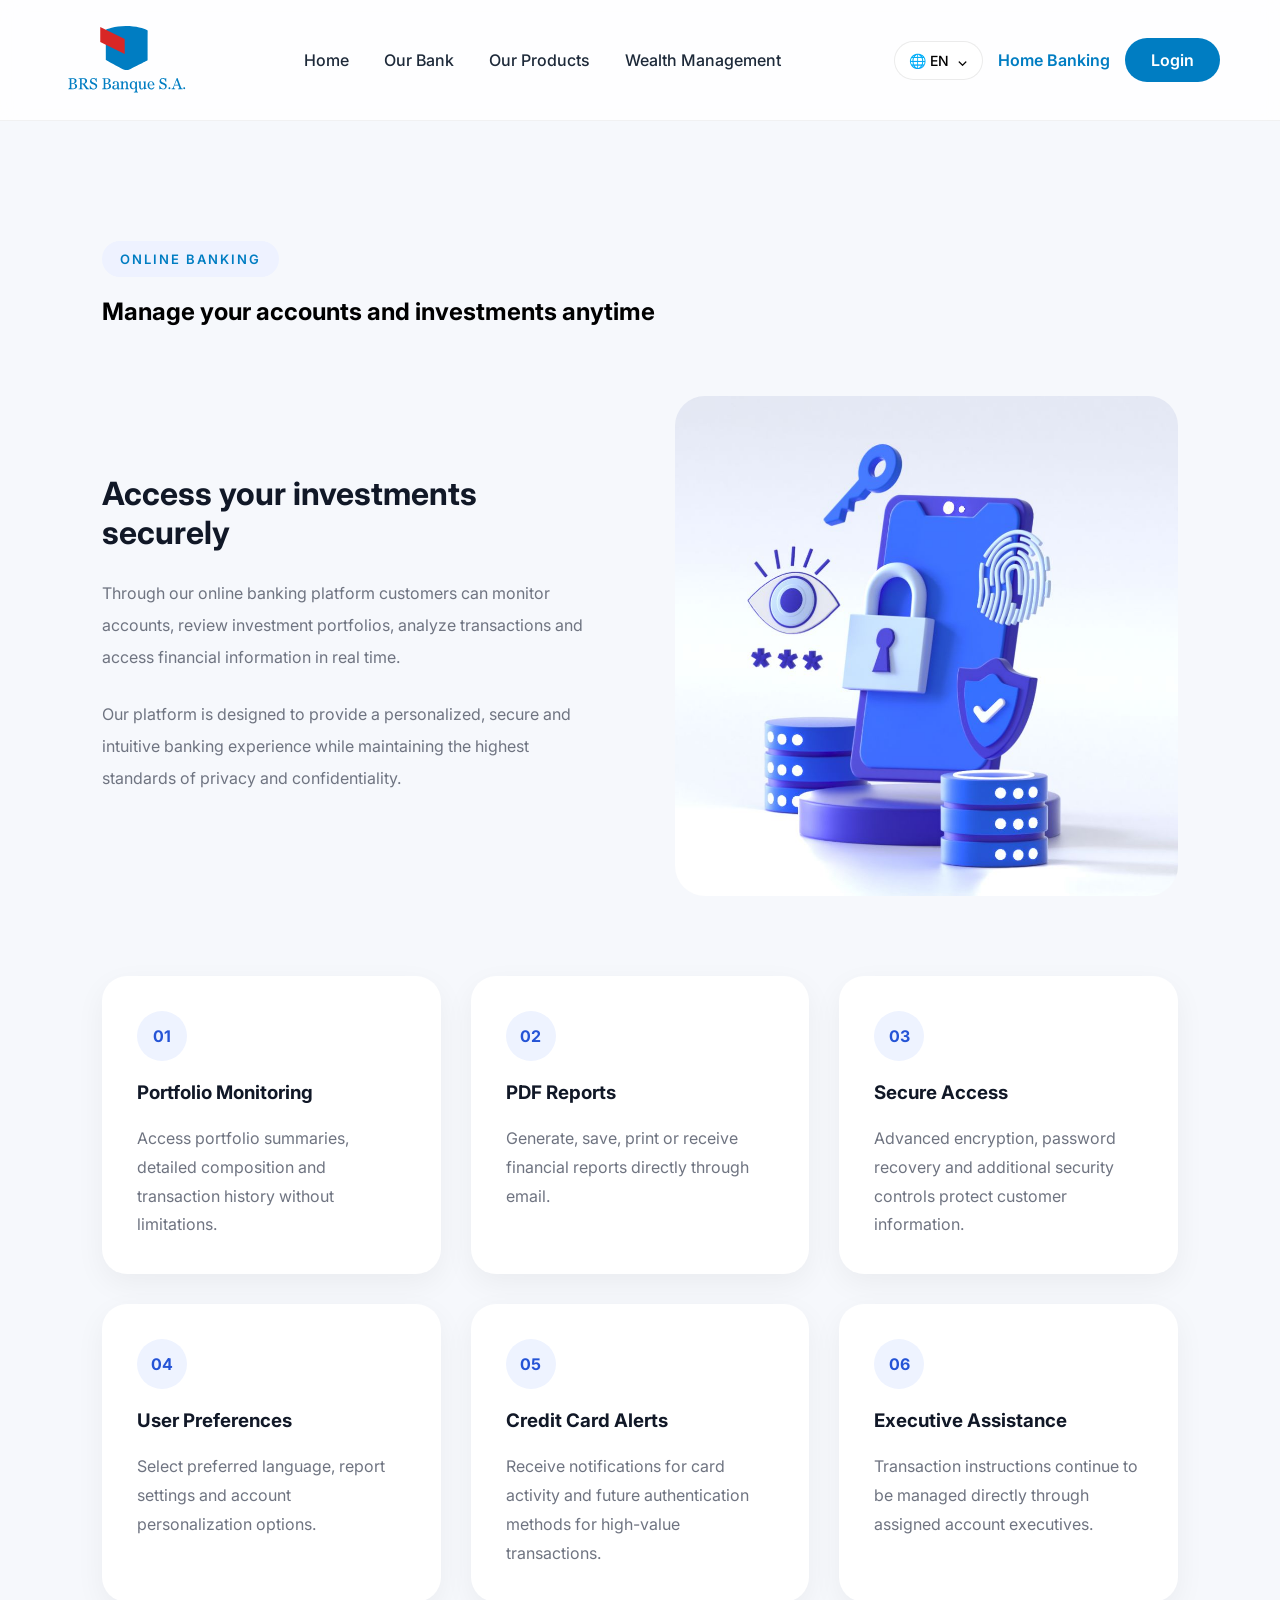
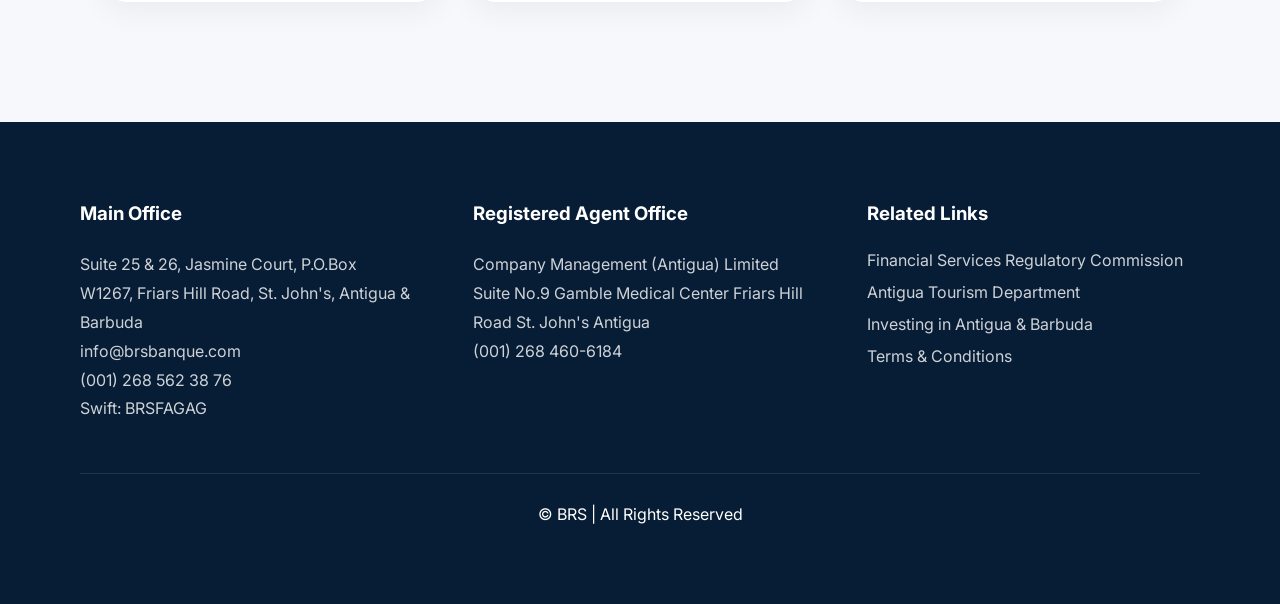
==== home-banking/index.html @ 88b0d5b3 "first commit" ====
<!DOCTYPE html>
<html lang="en">

<head>
    <meta charset="UTF-8">
    <meta name="viewport" content="width=device-width,initial-scale=1">

    <title>Home Banking</title>

    <link rel="stylesheet" href="/assets/css/styles.css">
    <link rel="stylesheet" href="/assets/css/navbar.css">
    <link rel="stylesheet" href="/assets/css/home-banking.css">
    <link rel="stylesheet" href="/assets/css/footer.css">

    <link rel="preconnect" href="https://fonts.googleapis.com">
    <link rel="preconnect" href="https://fonts.gstatic.com">

    <link href="https://fonts.googleapis.com/css2?family=Inter:wght@300;400;500;600;700&display=swap" rel="stylesheet">

</head>

<body>

    <!--NAVBAR-->
    <nav class="navbar">

        <div class="logo">
            <img src="/assets/img/logo.svg" alt="logo">
        </div>

        <ul class="nav-links">

            <li><a href="/index.html">Home</a></li>

            <li><a href="/our-bank/">Our Bank</a></li>

            <li><a href="/our-products/">Our Products</a></li>

            <li><a href="/wealth-management/">Wealth Management</a></li>

        </ul>

        <div class="nav-actions">

            <div class="language-selector">

                <button class="language-btn">

                    🌐 EN
                    <span>⌄</span>

                </button>

                <div class="language-menu">

                    <a href="#" data-lang="en">
                        🇺🇸 English
                    </a>

                    <a href="#" data-lang="es">
                        🇪🇸 Español
                    </a>

                    <a href="#" data-lang="pt">
                        🇧🇷 Português
                    </a>

                </div>

            </div>

            <a class="home-banking" href="#">
                Home Banking
            </a>

            <a class="login-btn" href="https://www.brsbanque.com/hb/login?locale=es">
                Login
            </a>

        </div>

        <div class="mobile-menu">
            ☰
        </div>

    </nav>

    <!-- DIGITAL BANKING -->
    <section class="digital-banking">

        <div class="header">

            <span class="about-tag">
                ONLINE BANKING
            </span>

            <h2>
                Manage your accounts and investments anytime
            </h2>

        </div>


        <div class="digital-hero">

            <div class="digital-content">

                <h3>
                    Access your investments securely
                </h3>

                <p>

                    Through our online banking platform customers can
                    monitor accounts, review investment portfolios,
                    analyze transactions and access financial information
                    in real time.

                </p>

                <p>

                    Our platform is designed to provide a personalized,
                    secure and intuitive banking experience while maintaining
                    the highest standards of privacy and confidentiality.

                </p>

            </div>


            <div class="digital-image">

                <img src="/assets/img/home-banking-mobile.jpg">

            </div>

        </div>



        <div class="feature-grid">

            <div class="feature-box">

                <div class="feature-number">
                    01
                </div>

                <h3>
                    Portfolio Monitoring
                </h3>

                <p>
                    Access portfolio summaries, detailed composition
                    and transaction history without limitations.
                </p>

            </div>


            <div class="feature-box">

                <div class="feature-number">
                    02
                </div>

                <h3>
                    PDF Reports
                </h3>

                <p>
                    Generate, save, print or receive financial reports
                    directly through email.
                </p>

            </div>


            <div class="feature-box">

                <div class="feature-number">
                    03
                </div>

                <h3>
                    Secure Access
                </h3>

                <p>
                    Advanced encryption, password recovery and additional
                    security controls protect customer information.
                </p>

            </div>


            <div class="feature-box">

                <div class="feature-number">
                    04
                </div>

                <h3>
                    User Preferences
                </h3>

                <p>
                    Select preferred language, report settings and account
                    personalization options.
                </p>

            </div>


            <div class="feature-box">

                <div class="feature-number">
                    05
                </div>

                <h3>
                    Credit Card Alerts
                </h3>

                <p>
                    Receive notifications for card activity and future
                    authentication methods for high-value transactions.
                </p>

            </div>


            <div class="feature-box">

                <div class="feature-number">
                    06
                </div>

                <h3>
                    Executive Assistance
                </h3>

                <p>
                    Transaction instructions continue to be managed
                    directly through assigned account executives.
                </p>

            </div>

        </div>

    </section>

    <!--FOOTER-->
    <footer class="footer">

        <div class="footer-grid">

            <div>

                <h3>Main Office</h3>

                <p>
                    Suite 25 & 26, Jasmine Court,
                    P.O.Box W1267,
                    Friars Hill Road,
                    St. John's,
                    Antigua & Barbuda
                </p>

                <p>info@brsbanque.com</p>

                <p>(001) 268 562 38 76</p>

                <p>Swift: BRSFAGAG</p>

            </div>


            <div>

                <h3>Registered Agent Office</h3>

                <p>
                    Company Management (Antigua) Limited
                </p>

                <p>
                    Suite No.9 Gamble Medical Center
                    Friars Hill Road
                    St. John's
                    Antigua
                </p>

                <p>(001) 268 460-6184</p>

            </div>


            <div>

                <h3>Related Links</h3>

                <ul>

                    <li>
                        <a href="#">
                            Financial Services Regulatory Commission
                        </a>
                    </li>

                    <li>
                        <a href="#">
                            Antigua Tourism Department
                        </a>
                    </li>

                    <li>
                        <a href="#">
                            Investing in Antigua & Barbuda
                        </a>
                    </li>

                    <li>
                        <a href="#">
                            Terms & Conditions
                        </a>
                    </li>

                </ul>

            </div>

        </div>

        <div class="copyright">

            © BRS | All Rights Reserved

        </div>

    </footer>

</body>

</html>
---- assets/css/styles.css ----
.see-more {

    display: inline-flex;
    align-items: center;
    gap: 10px;

    margin-top: 20px;

    text-decoration: none;

    font-size: 16px;
    font-weight: 600;

    color: #007dc2;

    transition: .3s;
}

.see-more span {

    transition: .3s;
}

.see-more:hover {

    gap: 16px;
}

.see-more:hover span {

    transform: translateX(5px);
}

.about-tag {

    display: inline-block;

    padding: 10px 18px;

    background: #eef2ff;

    color: #007dc2;

    font-size: 13px;

    font-weight: 600;

    border-radius: 30px;

    margin-bottom: 20px;

    letter-spacing: 2px;
}
---- assets/css/navbar.css ----
* {
    margin: 0;
    padding: 0;
    box-sizing: border-box;
    font-family: 'Inter', sans-serif;
}

body {
    background: #f5f7fa;
    height: 200vh;
}

.navbar {
    position: sticky;
    top: 0;

    display: flex;
    justify-content: space-between;
    align-items: center;

    padding: 18px 60px;

    background: rgba(255, 255, 255, .85);

    backdrop-filter: blur(12px);

    border-bottom: 1px solid rgba(0, 0, 0, .05);

    z-index: 1000;
}

.logo img {
    height: 80px;
}

.nav-links {
    display: flex;
    gap: 35px;
    list-style: none;
    align-items: center;
}

.nav-links a {
    text-decoration: none;
    color: #1d2939;
    font-weight: 500;
    position: relative;
}

.nav-links a::after {
    content: "";
    position: absolute;

    left: 0;
    bottom: -8px;

    width: 0;
    height: 2px;

    background: #007dc2;

    transition: .3s;
}

.nav-links a:hover::after {
    width: 100%;
}

.nav-actions {
    display: flex;
    align-items: center;
    gap: 15px;
}

.home-banking {
    text-decoration: none;
    color: #007dc2;
    font-weight: 600;
}

.login-btn {

    border: none;

    padding: 12px 26px;

    border-radius: 30px;

    background: #007dc2;
    color: white;

    font-weight: 600;

    cursor: pointer;
    text-decoration: none;
    transition: .3s;
}

.login-btn:hover {
    transform: translateY(-2px);
    box-shadow: 0 8px 20px rgba(0, 102, 255, .3);
}

.mobile-menu {
    display: none;
    font-size: 28px;
    cursor: pointer;
}

@media(max-width:900px) {

    .nav-links,
    .nav-actions {
        display: none;
    }

    .mobile-menu {
        display: block;
    }

}

.language-selector {
    position: relative;
}

.language-btn {

    display: flex;
    align-items: center;
    gap: 8px;

    padding: 10px 14px;

    background: white;

    border: 1px solid rgba(0, 0, 0, .08);

    border-radius: 30px;

    cursor: pointer;

    font-size: 14px;
    font-weight: 500;

    transition: .3s;
}

.language-btn:hover {
    box-shadow: 0 5px 15px rgba(0, 0, 0, .08);
}

.language-menu {

    position: absolute;

    top: 50px;
    right: 0;

    display: none;
    flex-direction: column;

    background: white;

    border-radius: 16px;

    padding: 10px;

    min-width: 180px;

    box-shadow:
        0 15px 40px rgba(0, 0, 0, .12);
}

.language-menu a {

    padding: 10px 15px;

    text-decoration: none;

    color: #1d2939;

    border-radius: 10px;

    transition: .3s;
}

.language-menu a:hover {
    background: #f5f7fa;
}

.language-selector:hover .language-menu {
    display: flex;
}
---- assets/css/home-banking.css ----
.digital-banking {

    padding: 120px 8%;
    background: #f6f8fc;
}


.digital-hero {

    display: flex;

    align-items: center;

    gap: 70px;

    margin-top: 70px;
    margin-bottom: 80px;
}


.digital-content {

    flex: 1;
}


.digital-content h3 {

    font-size: 2rem;

    margin-bottom: 25px;

    color: #111827;
}


.digital-content p {

    color: #6f7481;

    line-height: 2;

    margin-bottom: 25px;
}


.digital-image {

    flex: 1;

    height: 500px;

    overflow: hidden;

    border-radius: 30px;
}


.digital-image img {

    width: 100%;
    height: 100%;

    object-fit: cover;
}


.feature-grid {

    display: grid;

    grid-template-columns: repeat(3, 1fr);

    gap: 30px;
}


.feature-box {

    background: white;

    padding: 35px;

    border-radius: 25px;

    box-shadow:
        0 10px 30px rgba(0, 0, 0, .05);

    transition: .4s;
}


.feature-box:hover {

    transform: translateY(-8px);
}


.feature-number {

    width: 50px;
    height: 50px;

    display: flex;

    align-items: center;
    justify-content: center;

    border-radius: 50%;

    margin-bottom: 20px;

    background: #eef3ff;

    color: #2554d6;

    font-weight: 700;
}


.feature-box h3 {

    margin-bottom: 20px;

    color: #111827;
}


.feature-box p {

    line-height: 1.8;

    color: #6f7481;
}


@media(max-width:992px) {

    .digital-hero {

        flex-direction: column;
    }


    .feature-grid {

        grid-template-columns: 1fr;
    }

}
---- assets/css/footer.css ----
.tag {

    display: inline-block;

    padding: 8px 18px;

    border-radius: 30px;

    background: rgba(255, 255, 255, .15);

    margin-bottom: 20px;
}

.primary-btn,
.secondary-btn {

    padding: 15px 30px;

    border: none;

    border-radius: 30px;

    font-size: 16px;

    cursor: pointer;

    font-weight: 600;
}

.primary-btn {

    background: white;
    color: #027bc0;
}

.secondary-btn {

    background: transparent;

    border: 1px solid rgba(255, 255, 255, .4);

    color: white;
}

.services {

    display: grid;

    grid-template-columns:
        repeat(3, 1fr);

    gap: 30px;

    padding: 80px;
}

.service-card {

    background: white;

    padding: 35px;

    border-radius: 25px;

    box-shadow:
        0 10px 40px rgba(0, 0, 0, .06);

    transition: .3s;
}

.service-card:hover {

    transform:
        translateY(-8px);
}

.icon {

    font-size: 32px;

    margin-bottom: 20px;
}

.footer {

    background: #071c35;

    color: white;

    padding: 80px;
}

.footer-grid {

    display: grid;

    grid-template-columns:
        repeat(3, 1fr);

    gap: 60px;
}

.footer h3 {
    margin-bottom: 25px;
}

.footer p {

    opacity: .8;

    line-height: 1.8;
}

.footer ul {

    list-style: none;
}

.footer li {

    margin-bottom: 12px;
}

.footer a {

    text-decoration: none;

    color: white;

    opacity: .8;
}

.copyright {

    margin-top: 50px;

    padding-top: 30px;

    border-top:
        1px solid rgba(255, 255, 255, .1);

    text-align: center;
}

@media(max-width:900px) {

    .services {
        grid-template-columns: 1fr;
        padding: 40px;
    }

    .footer-grid {
        grid-template-columns: 1fr;
    }

}
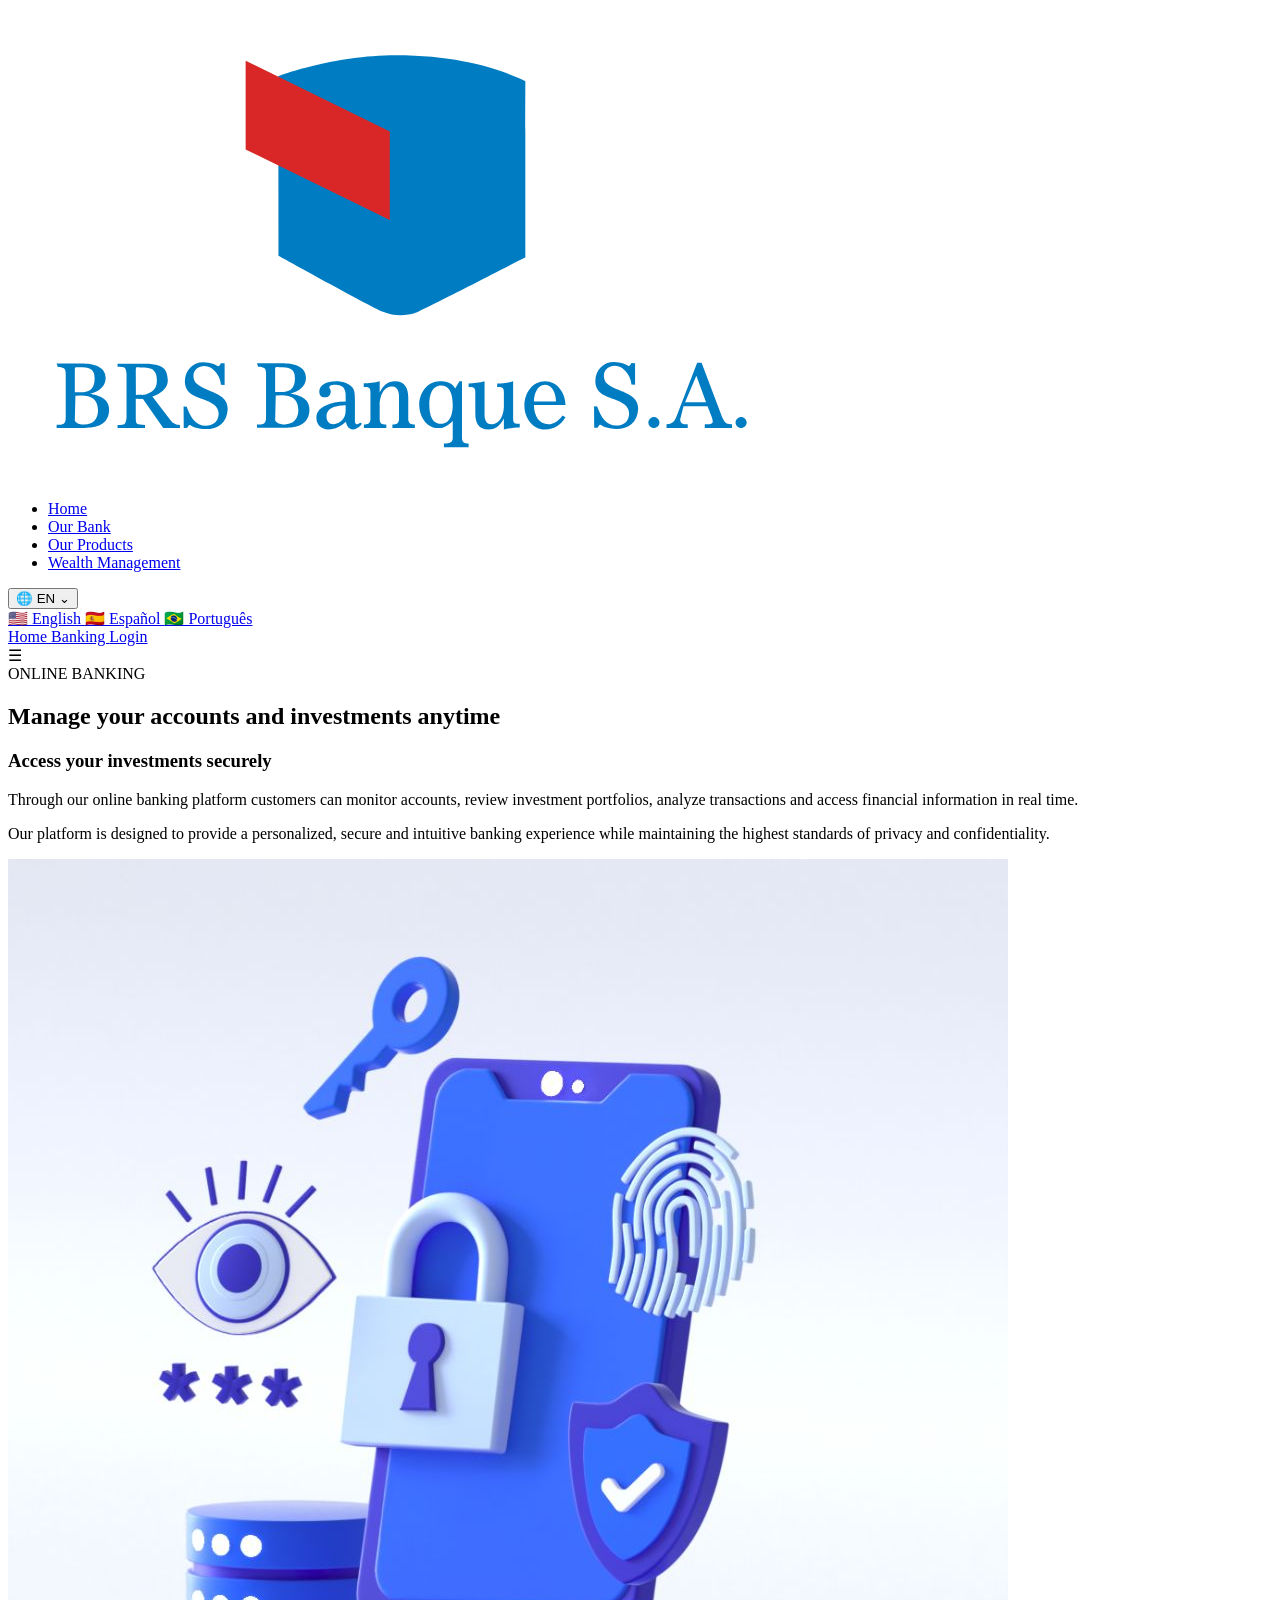
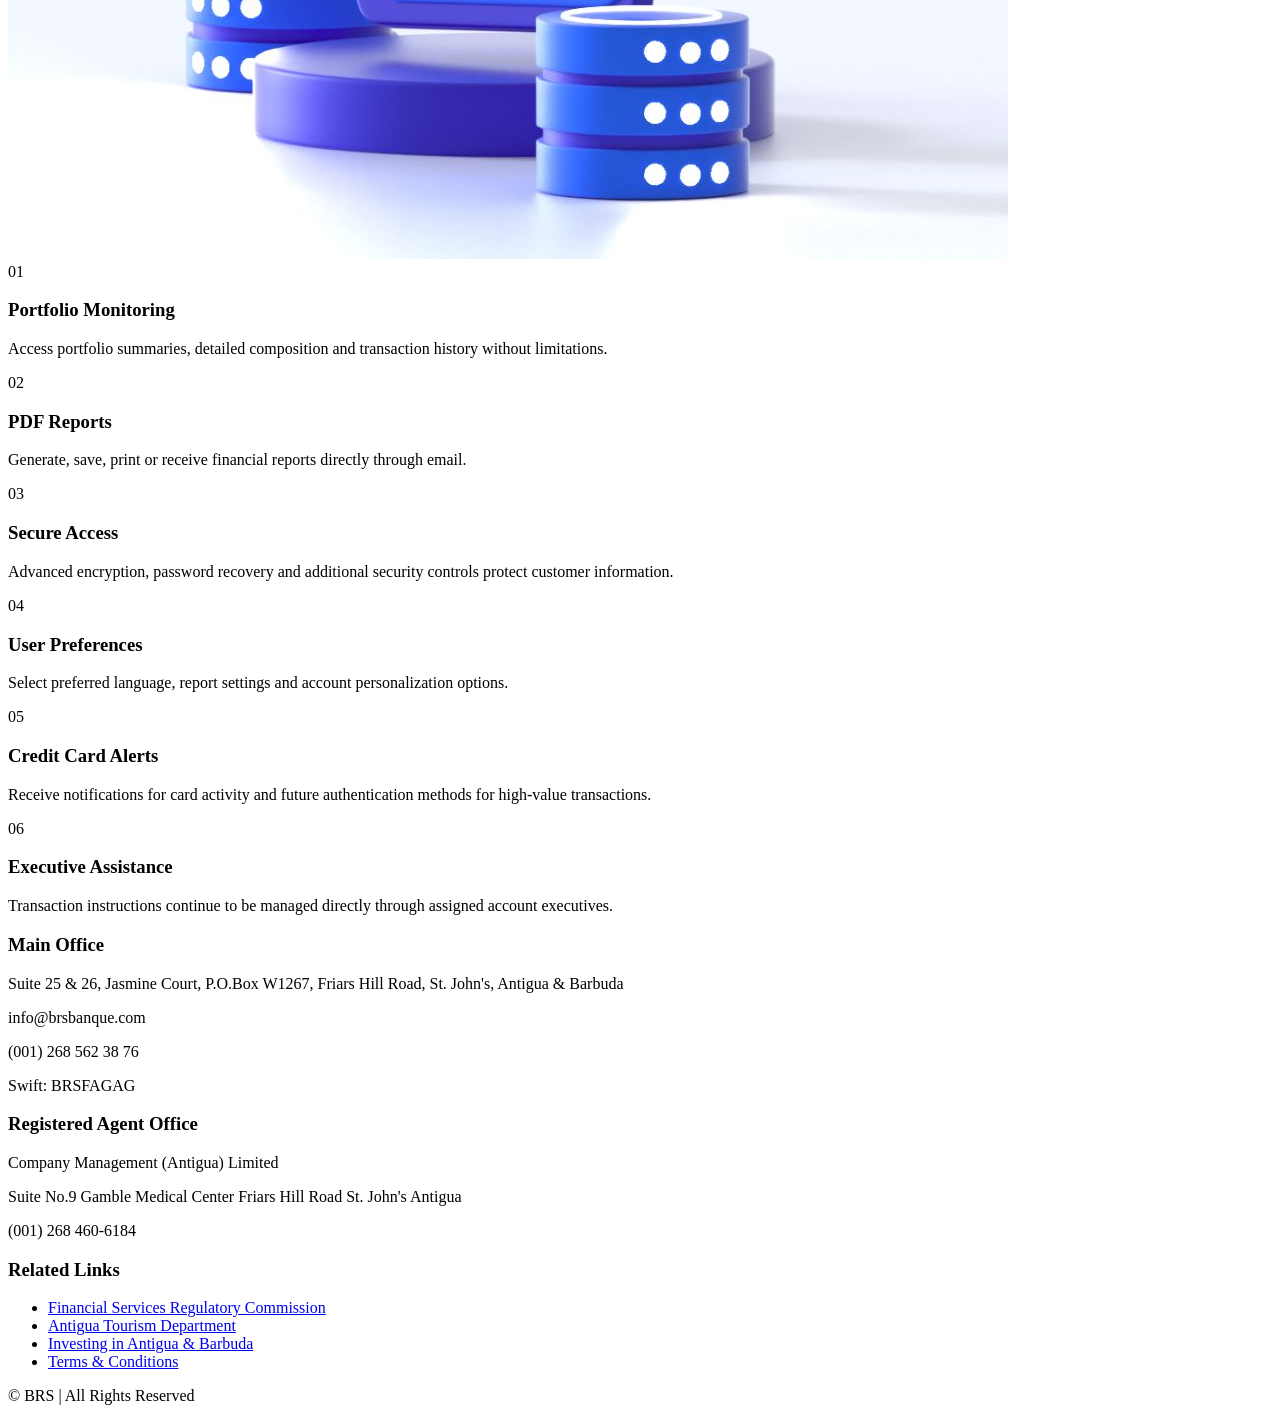
==== commit 508046c2: "Feat: relative paths" ====
--- a/home-banking/index.html
+++ b/home-banking/index.html
@@ -7,10 +7,10 @@
 
     <title>Home Banking</title>
 
-    <link rel="stylesheet" href="/assets/css/styles.css">
-    <link rel="stylesheet" href="/assets/css/navbar.css">
-    <link rel="stylesheet" href="/assets/css/home-banking.css">
-    <link rel="stylesheet" href="/assets/css/footer.css">
+    <link rel="stylesheet" href="assets/css/styles.css">
+    <link rel="stylesheet" href="assets/css/navbar.css">
+    <link rel="stylesheet" href="assets/css/home-banking.css">
+    <link rel="stylesheet" href="assets/css/footer.css">
 
     <link rel="preconnect" href="https://fonts.googleapis.com">
     <link rel="preconnect" href="https://fonts.gstatic.com">
@@ -30,13 +30,13 @@
 
         <ul class="nav-links">
 
-            <li><a href="/index.html">Home</a></li>
-
-            <li><a href="/our-bank/">Our Bank</a></li>
-
-            <li><a href="/our-products/">Our Products</a></li>
-
-            <li><a href="/wealth-management/">Wealth Management</a></li>
+            <li><a href="index.html">Home</a></li>
+
+            <li><a href="our-bank/">Our Bank</a></li>
+
+            <li><a href="our-products/">Our Products</a></li>
+
+            <li><a href="wealth-management/">Wealth Management</a></li>
 
         </ul>
 
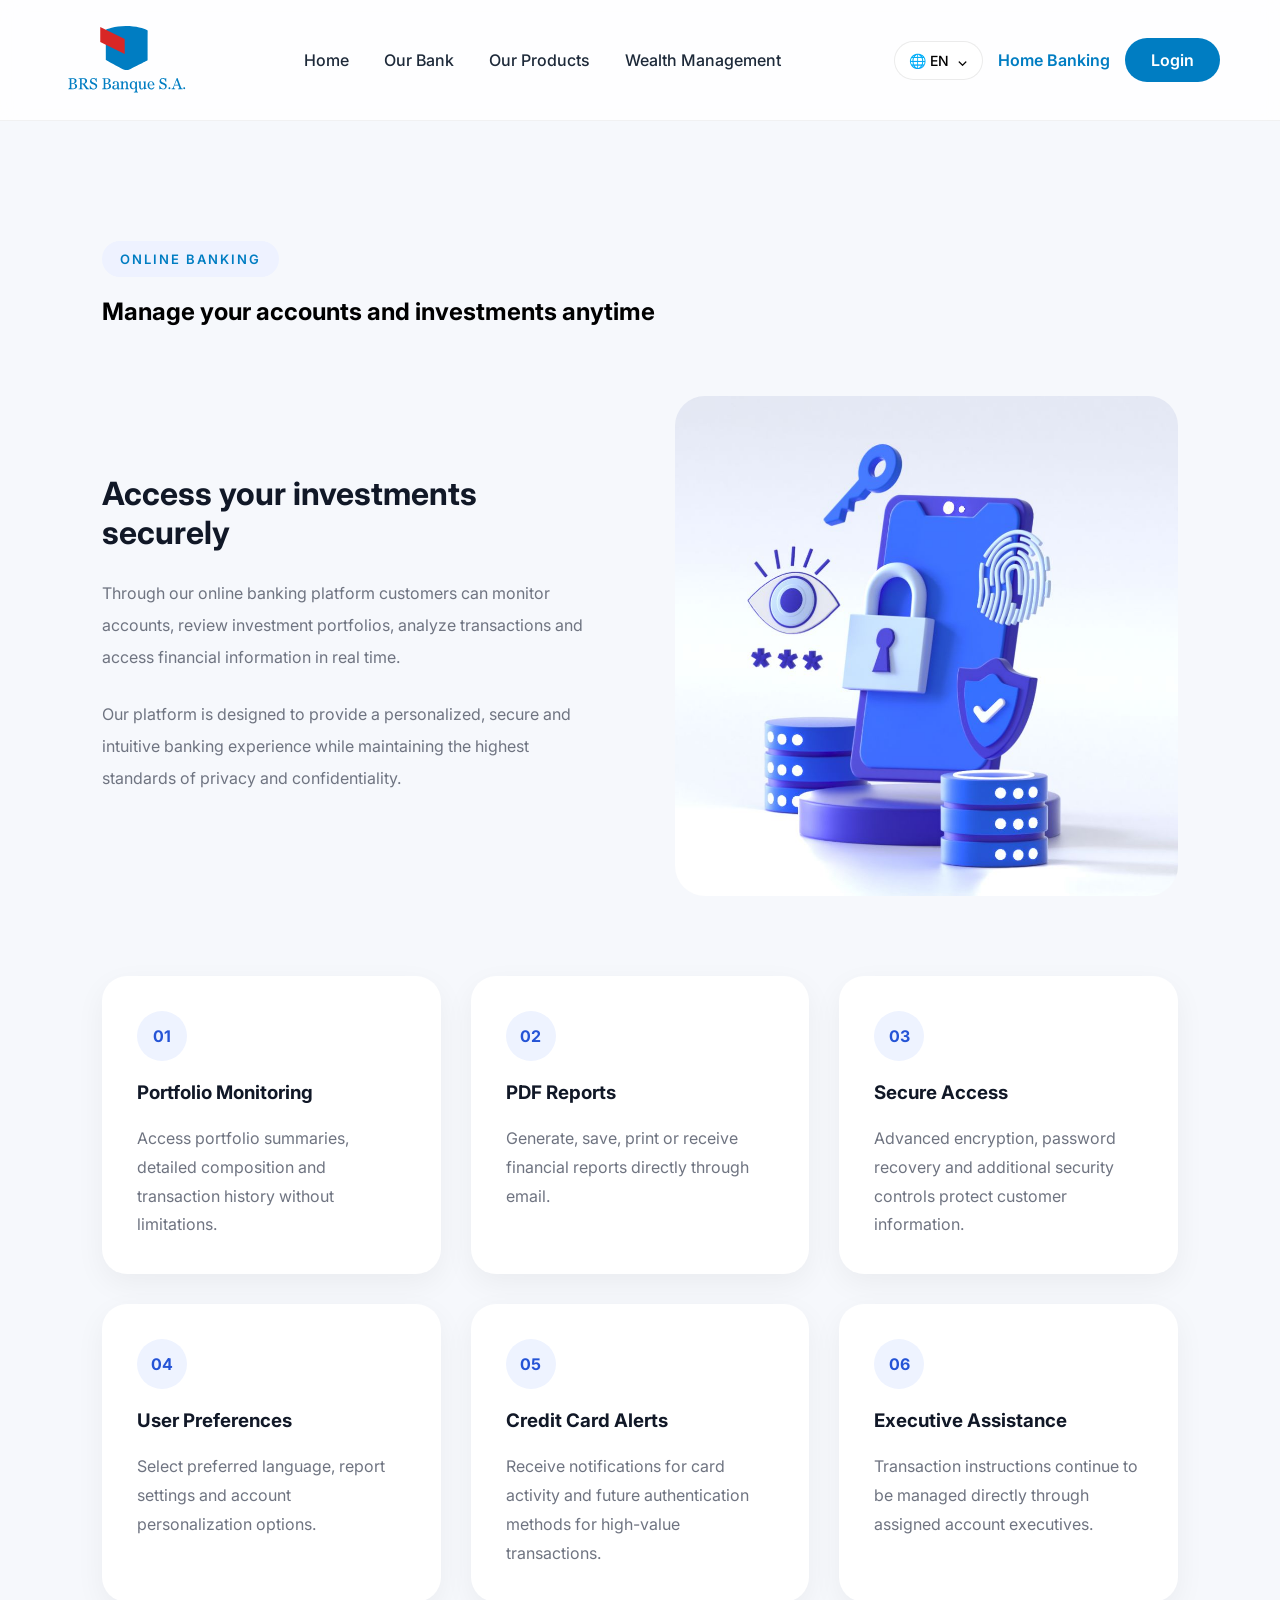
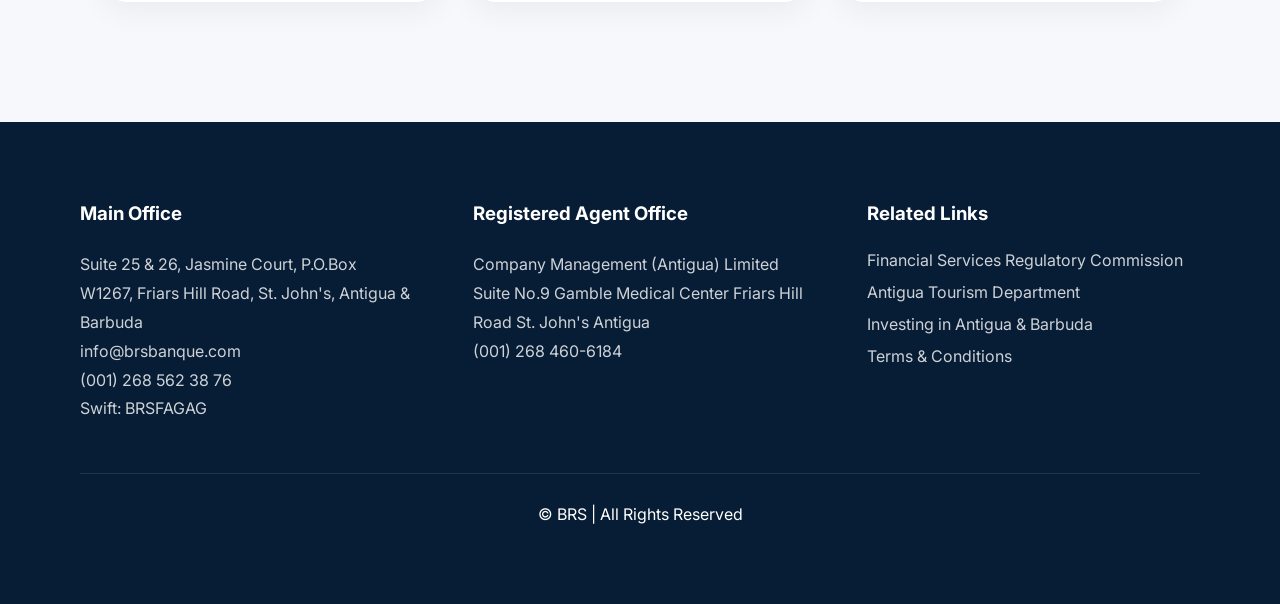
==== commit 0b00a73d: "Feat: Relative paths" ====
--- a/home-banking/index.html
+++ b/home-banking/index.html
@@ -4,13 +4,12 @@
 <head>
     <meta charset="UTF-8">
     <meta name="viewport" content="width=device-width,initial-scale=1">
-
     <title>Home Banking</title>
 
-    <link rel="stylesheet" href="assets/css/styles.css">
-    <link rel="stylesheet" href="assets/css/navbar.css">
-    <link rel="stylesheet" href="assets/css/home-banking.css">
-    <link rel="stylesheet" href="assets/css/footer.css">
+    <link rel="stylesheet" href="../assets/css/styles.css">
+    <link rel="stylesheet" href="../assets/css/navbar.css">
+    <link rel="stylesheet" href="../assets/css/home-banking.css">
+    <link rel="stylesheet" href="../assets/css/footer.css">
 
     <link rel="preconnect" href="https://fonts.googleapis.com">
     <link rel="preconnect" href="https://fonts.gstatic.com">
@@ -25,18 +24,18 @@
     <nav class="navbar">
 
         <div class="logo">
-            <img src="/assets/img/logo.svg" alt="logo">
+            <img src="../assets/img/logo.svg" alt="logo">
         </div>
 
         <ul class="nav-links">
 
-            <li><a href="index.html">Home</a></li>
-
-            <li><a href="our-bank/">Our Bank</a></li>
-
-            <li><a href="our-products/">Our Products</a></li>
-
-            <li><a href="wealth-management/">Wealth Management</a></li>
+            <li><a href="../index.html">Home</a></li>
+
+            <li><a href="../our-bank/">Our Bank</a></li>
+
+            <li><a href="../our-products/">Our Products</a></li>
+
+            <li><a href="../wealth-management/">Wealth Management</a></li>
 
         </ul>
 
@@ -69,7 +68,7 @@
 
             </div>
 
-            <a class="home-banking" href="#">
+            <a class="home-banking" href="../">
                 Home Banking
             </a>
 
@@ -131,7 +130,7 @@
 
             <div class="digital-image">
 
-                <img src="/assets/img/home-banking-mobile.jpg">
+                <img src="../assets/img/home-banking-mobile.jpg">
 
             </div>
 
--- a/assets/css/styles.css
+++ b/assets/css/styles.css
@@ -0,0 +1,53 @@
+.see-more {
+
+    display: inline-flex;
+    align-items: center;
+    gap: 10px;
+
+    margin-top: 20px;
+
+    text-decoration: none;
+
+    font-size: 16px;
+    font-weight: 600;
+
+    color: #007dc2;
+
+    transition: .3s;
+}
+
+.see-more span {
+
+    transition: .3s;
+}
+
+.see-more:hover {
+
+    gap: 16px;
+}
+
+.see-more:hover span {
+
+    transform: translateX(5px);
+}
+
+.about-tag {
+
+    display: inline-block;
+
+    padding: 10px 18px;
+
+    background: #eef2ff;
+
+    color: #007dc2;
+
+    font-size: 13px;
+
+    font-weight: 600;
+
+    border-radius: 30px;
+
+    margin-bottom: 20px;
+
+    letter-spacing: 2px;
+}
--- a/assets/css/navbar.css
+++ b/assets/css/navbar.css
@@ -0,0 +1,194 @@
+* {
+    margin: 0;
+    padding: 0;
+    box-sizing: border-box;
+    font-family: 'Inter', sans-serif;
+}
+
+body {
+    background: #f5f7fa;
+    height: 200vh;
+}
+
+.navbar {
+    position: sticky;
+    top: 0;
+
+    display: flex;
+    justify-content: space-between;
+    align-items: center;
+
+    padding: 18px 60px;
+
+    background: rgba(255, 255, 255, .85);
+
+    backdrop-filter: blur(12px);
+
+    border-bottom: 1px solid rgba(0, 0, 0, .05);
+
+    z-index: 1000;
+}
+
+.logo img {
+    height: 80px;
+}
+
+.nav-links {
+    display: flex;
+    gap: 35px;
+    list-style: none;
+    align-items: center;
+}
+
+.nav-links a {
+    text-decoration: none;
+    color: #1d2939;
+    font-weight: 500;
+    position: relative;
+}
+
+.nav-links a::after {
+    content: "";
+    position: absolute;
+
+    left: 0;
+    bottom: -8px;
+
+    width: 0;
+    height: 2px;
+
+    background: #007dc2;
+
+    transition: .3s;
+}
+
+.nav-links a:hover::after {
+    width: 100%;
+}
+
+.nav-actions {
+    display: flex;
+    align-items: center;
+    gap: 15px;
+}
+
+.home-banking {
+    text-decoration: none;
+    color: #007dc2;
+    font-weight: 600;
+}
+
+.login-btn {
+
+    border: none;
+
+    padding: 12px 26px;
+
+    border-radius: 30px;
+
+    background: #007dc2;
+    color: white;
+
+    font-weight: 600;
+
+    cursor: pointer;
+    text-decoration: none;
+    transition: .3s;
+}
+
+.login-btn:hover {
+    transform: translateY(-2px);
+    box-shadow: 0 8px 20px rgba(0, 102, 255, .3);
+}
+
+.mobile-menu {
+    display: none;
+    font-size: 28px;
+    cursor: pointer;
+}
+
+@media(max-width:900px) {
+
+    .nav-links,
+    .nav-actions {
+        display: none;
+    }
+
+    .mobile-menu {
+        display: block;
+    }
+
+}
+
+.language-selector {
+    position: relative;
+}
+
+.language-btn {
+
+    display: flex;
+    align-items: center;
+    gap: 8px;
+
+    padding: 10px 14px;
+
+    background: white;
+
+    border: 1px solid rgba(0, 0, 0, .08);
+
+    border-radius: 30px;
+
+    cursor: pointer;
+
+    font-size: 14px;
+    font-weight: 500;
+
+    transition: .3s;
+}
+
+.language-btn:hover {
+    box-shadow: 0 5px 15px rgba(0, 0, 0, .08);
+}
+
+.language-menu {
+
+    position: absolute;
+
+    top: 50px;
+    right: 0;
+
+    display: none;
+    flex-direction: column;
+
+    background: white;
+
+    border-radius: 16px;
+
+    padding: 10px;
+
+    min-width: 180px;
+
+    box-shadow:
+        0 15px 40px rgba(0, 0, 0, .12);
+}
+
+.language-menu a {
+
+    padding: 10px 15px;
+
+    text-decoration: none;
+
+    color: #1d2939;
+
+    border-radius: 10px;
+
+    transition: .3s;
+}
+
+.language-menu a:hover {
+    background: #f5f7fa;
+}
+
+.language-selector:hover .language-menu {
+    display: flex;
+}
--- a/assets/css/home-banking.css
+++ b/assets/css/home-banking.css
@@ -0,0 +1,150 @@
+.digital-banking {
+
+    padding: 120px 8%;
+    background: #f6f8fc;
+}
+
+
+.digital-hero {
+
+    display: flex;
+
+    align-items: center;
+
+    gap: 70px;
+
+    margin-top: 70px;
+    margin-bottom: 80px;
+}
+
+
+.digital-content {
+
+    flex: 1;
+}
+
+
+.digital-content h3 {
+
+    font-size: 2rem;
+
+    margin-bottom: 25px;
+
+    color: #111827;
+}
+
+
+.digital-content p {
+
+    color: #6f7481;
+
+    line-height: 2;
+
+    margin-bottom: 25px;
+}
+
+
+.digital-image {
+
+    flex: 1;
+
+    height: 500px;
+
+    overflow: hidden;
+
+    border-radius: 30px;
+}
+
+
+.digital-image img {
+
+    width: 100%;
+    height: 100%;
+
+    object-fit: cover;
+}
+
+
+.feature-grid {
+
+    display: grid;
+
+    grid-template-columns: repeat(3, 1fr);
+
+    gap: 30px;
+}
+
+
+.feature-box {
+
+    background: white;
+
+    padding: 35px;
+
+    border-radius: 25px;
+
+    box-shadow:
+        0 10px 30px rgba(0, 0, 0, .05);
+
+    transition: .4s;
+}
+
+
+.feature-box:hover {
+
+    transform: translateY(-8px);
+}
+
+
+.feature-number {
+
+    width: 50px;
+    height: 50px;
+
+    display: flex;
+
+    align-items: center;
+    justify-content: center;
+
+    border-radius: 50%;
+
+    margin-bottom: 20px;
+
+    background: #eef3ff;
+
+    color: #2554d6;
+
+    font-weight: 700;
+}
+
+
+.feature-box h3 {
+
+    margin-bottom: 20px;
+
+    color: #111827;
+}
+
+
+.feature-box p {
+
+    line-height: 1.8;
+
+    color: #6f7481;
+}
+
+
+@media(max-width:992px) {
+
+    .digital-hero {
+
+        flex-direction: column;
+    }
+
+
+    .feature-grid {
+
+        grid-template-columns: 1fr;
+    }
+
+}
--- a/assets/css/footer.css
+++ b/assets/css/footer.css
@@ -0,0 +1,156 @@
+.tag {
+
+    display: inline-block;
+
+    padding: 8px 18px;
+
+    border-radius: 30px;
+
+    background: rgba(255, 255, 255, .15);
+
+    margin-bottom: 20px;
+}
+
+.primary-btn,
+.secondary-btn {
+
+    padding: 15px 30px;
+
+    border: none;
+
+    border-radius: 30px;
+
+    font-size: 16px;
+
+    cursor: pointer;
+
+    font-weight: 600;
+}
+
+.primary-btn {
+
+    background: white;
+    color: #027bc0;
+}
+
+.secondary-btn {
+
+    background: transparent;
+
+    border: 1px solid rgba(255, 255, 255, .4);
+
+    color: white;
+}
+
+.services {
+
+    display: grid;
+
+    grid-template-columns:
+        repeat(3, 1fr);
+
+    gap: 30px;
+
+    padding: 80px;
+}
+
+.service-card {
+
+    background: white;
+
+    padding: 35px;
+
+    border-radius: 25px;
+
+    box-shadow:
+        0 10px 40px rgba(0, 0, 0, .06);
+
+    transition: .3s;
+}
+
+.service-card:hover {
+
+    transform:
+        translateY(-8px);
+}
+
+.icon {
+
+    font-size: 32px;
+
+    margin-bottom: 20px;
+}
+
+.footer {
+
+    background: #071c35;
+
+    color: white;
+
+    padding: 80px;
+}
+
+.footer-grid {
+
+    display: grid;
+
+    grid-template-columns:
+        repeat(3, 1fr);
+
+    gap: 60px;
+}
+
+.footer h3 {
+    margin-bottom: 25px;
+}
+
+.footer p {
+
+    opacity: .8;
+
+    line-height: 1.8;
+}
+
+.footer ul {
+
+    list-style: none;
+}
+
+.footer li {
+
+    margin-bottom: 12px;
+}
+
+.footer a {
+
+    text-decoration: none;
+
+    color: white;
+
+    opacity: .8;
+}
+
+.copyright {
+
+    margin-top: 50px;
+
+    padding-top: 30px;
+
+    border-top:
+        1px solid rgba(255, 255, 255, .1);
+
+    text-align: center;
+}
+
+@media(max-width:900px) {
+
+    .services {
+        grid-template-columns: 1fr;
+        padding: 40px;
+    }
+
+    .footer-grid {
+        grid-template-columns: 1fr;
+    }
+
+}
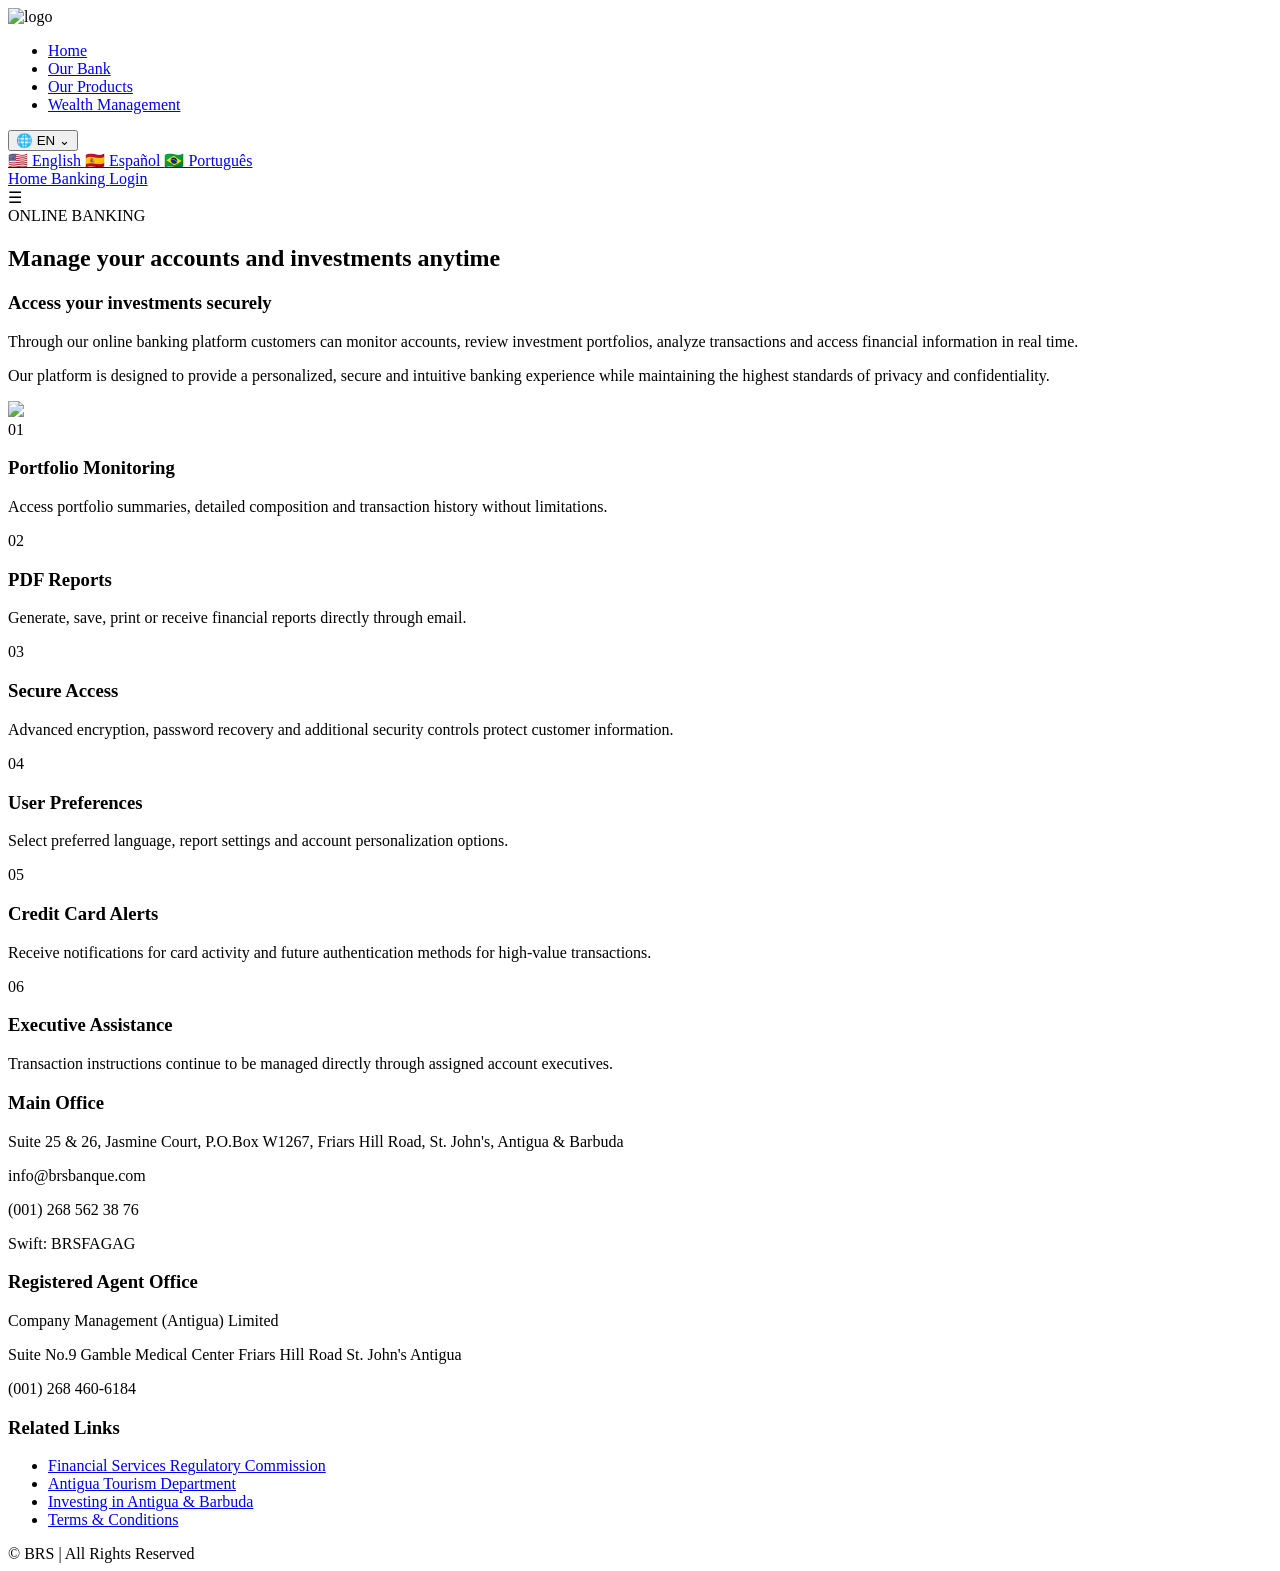
==== commit 02cad189: "Feat: Relative paths" ====
--- a/home-banking/index.html
+++ b/home-banking/index.html
@@ -6,10 +6,10 @@
     <meta name="viewport" content="width=device-width,initial-scale=1">
     <title>Home Banking</title>
 
-    <link rel="stylesheet" href="../assets/css/styles.css">
-    <link rel="stylesheet" href="../assets/css/navbar.css">
-    <link rel="stylesheet" href="../assets/css/home-banking.css">
-    <link rel="stylesheet" href="../assets/css/footer.css">
+    <link rel="stylesheet" href="./assets/css/styles.css">
+    <link rel="stylesheet" href="./assets/css/navbar.css">
+    <link rel="stylesheet" href="./assets/css/home-banking.css">
+    <link rel="stylesheet" href="./assets/css/footer.css">
 
     <link rel="preconnect" href="https://fonts.googleapis.com">
     <link rel="preconnect" href="https://fonts.gstatic.com">
@@ -24,7 +24,7 @@
     <nav class="navbar">
 
         <div class="logo">
-            <img src="../assets/img/logo.svg" alt="logo">
+            <img src="./assets/img/logo.svg" alt="logo">
         </div>
 
         <ul class="nav-links">
@@ -130,7 +130,7 @@
 
             <div class="digital-image">
 
-                <img src="../assets/img/home-banking-mobile.jpg">
+                <img src="./assets/img/home-banking-mobile.jpg">
 
             </div>
 
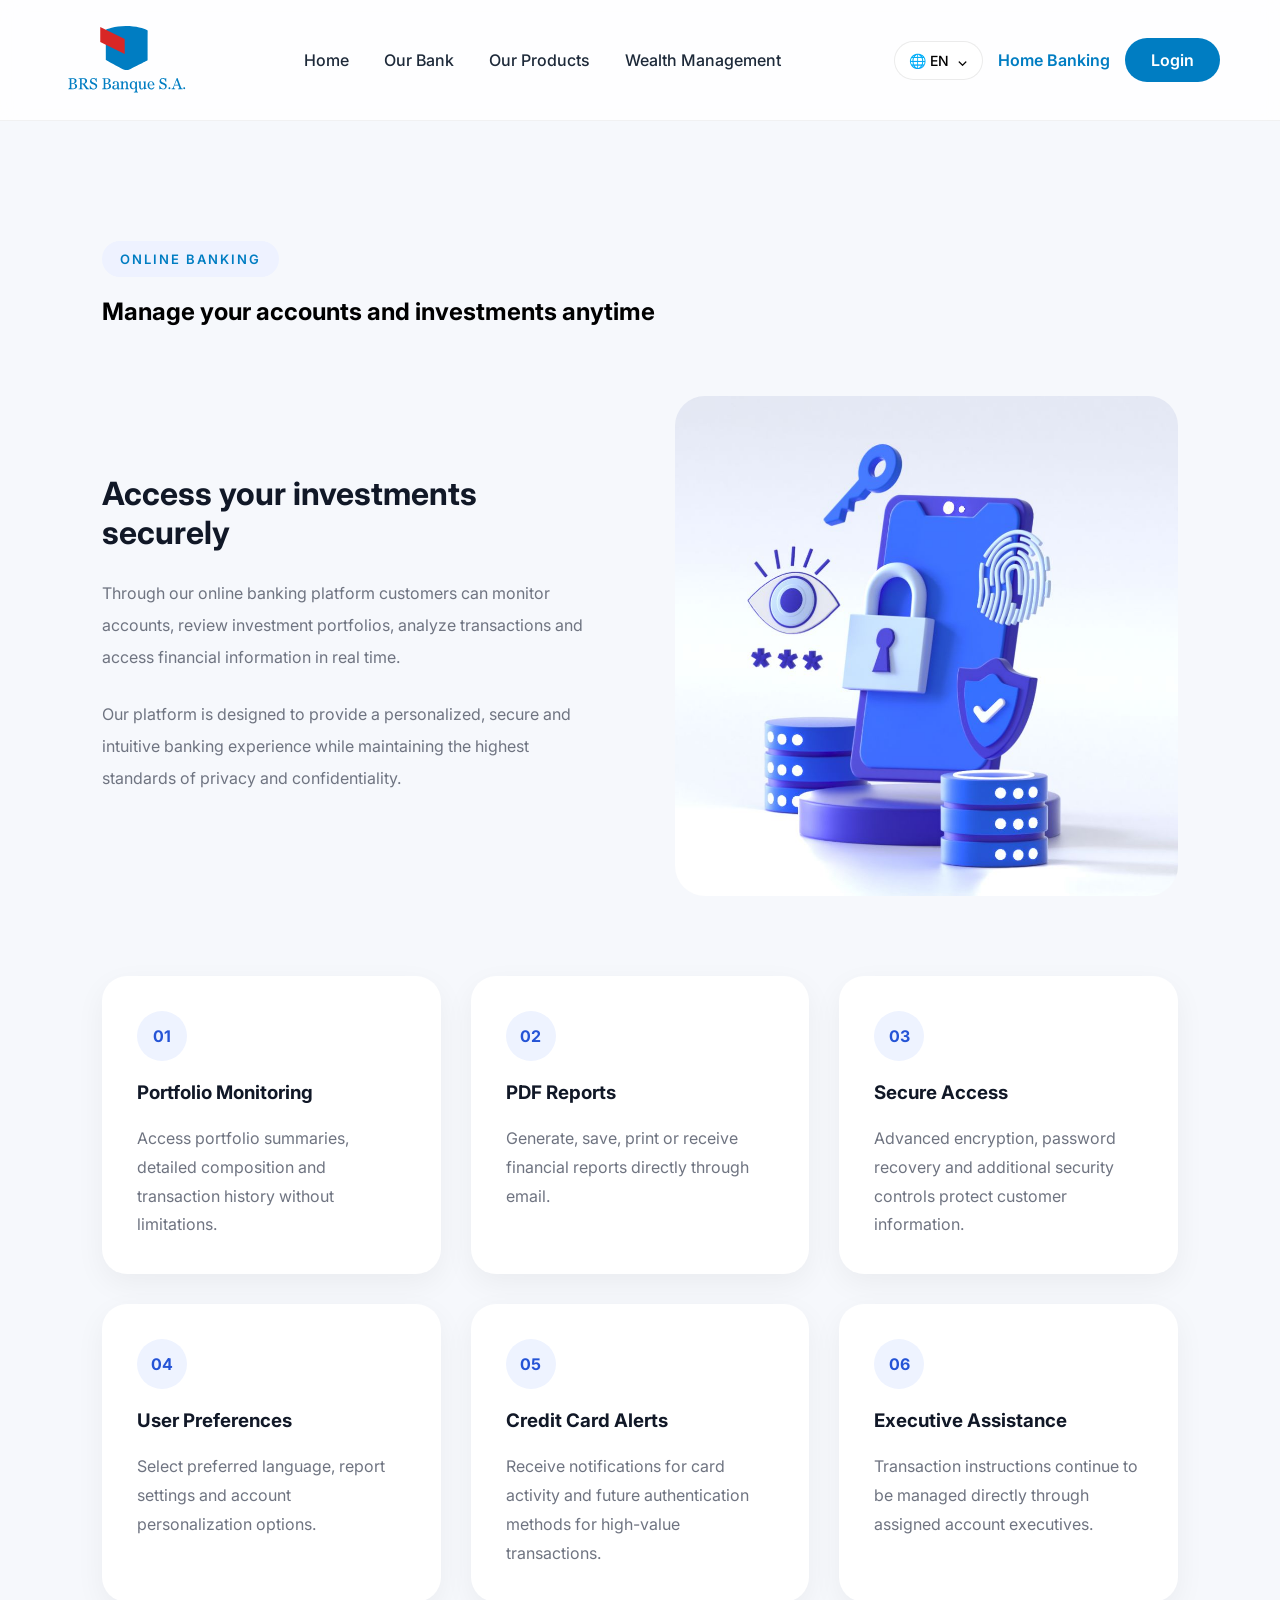
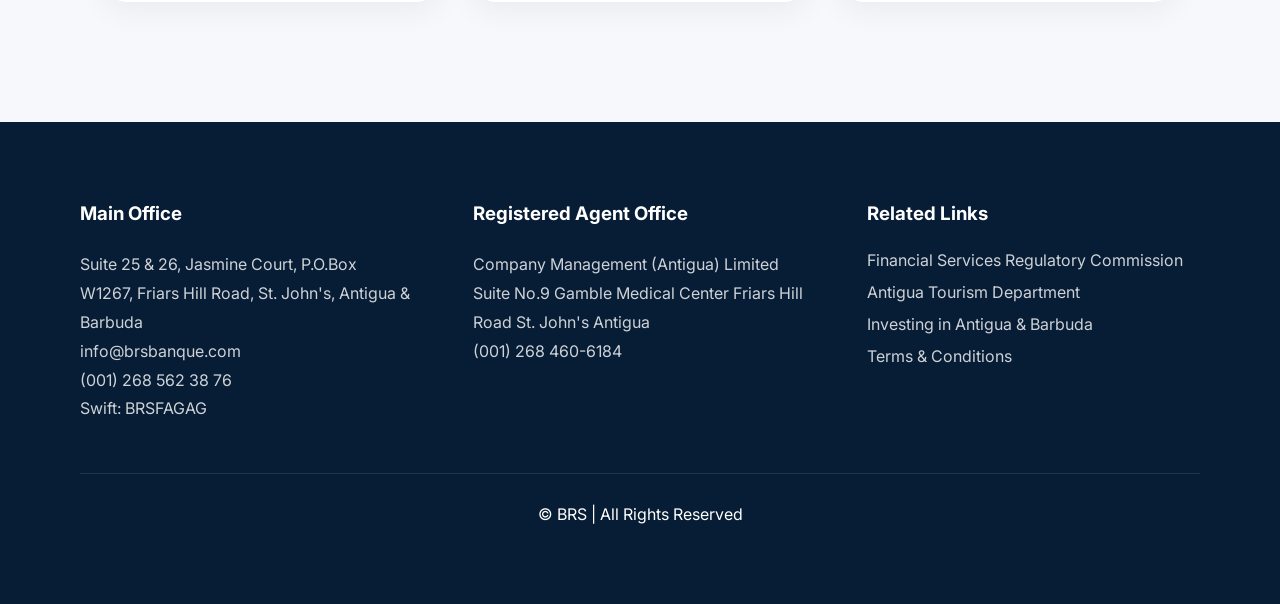
==== commit 503eea01: "Feat: RElative home path" ====
--- a/home-banking/index.html
+++ b/home-banking/index.html
@@ -6,10 +6,10 @@
     <meta name="viewport" content="width=device-width,initial-scale=1">
     <title>Home Banking</title>
 
-    <link rel="stylesheet" href="./assets/css/styles.css">
-    <link rel="stylesheet" href="./assets/css/navbar.css">
-    <link rel="stylesheet" href="./assets/css/home-banking.css">
-    <link rel="stylesheet" href="./assets/css/footer.css">
+    <link rel="stylesheet" href="../assets/css/styles.css">
+    <link rel="stylesheet" href="../assets/css/navbar.css">
+    <link rel="stylesheet" href="../assets/css/home-banking.css">
+    <link rel="stylesheet" href="../assets/css/footer.css">
 
     <link rel="preconnect" href="https://fonts.googleapis.com">
     <link rel="preconnect" href="https://fonts.gstatic.com">
@@ -24,12 +24,12 @@
     <nav class="navbar">
 
         <div class="logo">
-            <img src="./assets/img/logo.svg" alt="logo">
+            <img src="../assets/img/logo.svg" alt="logo">
         </div>
 
         <ul class="nav-links">
 
-            <li><a href="../index.html">Home</a></li>
+            <li><a href="../">Home</a></li>
 
             <li><a href="../our-bank/">Our Bank</a></li>
 
@@ -68,7 +68,7 @@
 
             </div>
 
-            <a class="home-banking" href="../">
+            <a class="home-banking" href="./">
                 Home Banking
             </a>
 
@@ -130,7 +130,7 @@
 
             <div class="digital-image">
 
-                <img src="./assets/img/home-banking-mobile.jpg">
+                <img src="../assets/img/home-banking-mobile.jpg">
 
             </div>
 
--- a/assets/css/styles.css
+++ b/assets/css/styles.css
@@ -0,0 +1,53 @@
+.see-more {
+
+    display: inline-flex;
+    align-items: center;
+    gap: 10px;
+
+    margin-top: 20px;
+
+    text-decoration: none;
+
+    font-size: 16px;
+    font-weight: 600;
+
+    color: #007dc2;
+
+    transition: .3s;
+}
+
+.see-more span {
+
+    transition: .3s;
+}
+
+.see-more:hover {
+
+    gap: 16px;
+}
+
+.see-more:hover span {
+
+    transform: translateX(5px);
+}
+
+.about-tag {
+
+    display: inline-block;
+
+    padding: 10px 18px;
+
+    background: #eef2ff;
+
+    color: #007dc2;
+
+    font-size: 13px;
+
+    font-weight: 600;
+
+    border-radius: 30px;
+
+    margin-bottom: 20px;
+
+    letter-spacing: 2px;
+}
--- a/assets/css/navbar.css
+++ b/assets/css/navbar.css
@@ -0,0 +1,194 @@
+* {
+    margin: 0;
+    padding: 0;
+    box-sizing: border-box;
+    font-family: 'Inter', sans-serif;
+}
+
+body {
+    background: #f5f7fa;
+    height: 200vh;
+}
+
+.navbar {
+    position: sticky;
+    top: 0;
+
+    display: flex;
+    justify-content: space-between;
+    align-items: center;
+
+    padding: 18px 60px;
+
+    background: rgba(255, 255, 255, .85);
+
+    backdrop-filter: blur(12px);
+
+    border-bottom: 1px solid rgba(0, 0, 0, .05);
+
+    z-index: 1000;
+}
+
+.logo img {
+    height: 80px;
+}
+
+.nav-links {
+    display: flex;
+    gap: 35px;
+    list-style: none;
+    align-items: center;
+}
+
+.nav-links a {
+    text-decoration: none;
+    color: #1d2939;
+    font-weight: 500;
+    position: relative;
+}
+
+.nav-links a::after {
+    content: "";
+    position: absolute;
+
+    left: 0;
+    bottom: -8px;
+
+    width: 0;
+    height: 2px;
+
+    background: #007dc2;
+
+    transition: .3s;
+}
+
+.nav-links a:hover::after {
+    width: 100%;
+}
+
+.nav-actions {
+    display: flex;
+    align-items: center;
+    gap: 15px;
+}
+
+.home-banking {
+    text-decoration: none;
+    color: #007dc2;
+    font-weight: 600;
+}
+
+.login-btn {
+
+    border: none;
+
+    padding: 12px 26px;
+
+    border-radius: 30px;
+
+    background: #007dc2;
+    color: white;
+
+    font-weight: 600;
+
+    cursor: pointer;
+    text-decoration: none;
+    transition: .3s;
+}
+
+.login-btn:hover {
+    transform: translateY(-2px);
+    box-shadow: 0 8px 20px rgba(0, 102, 255, .3);
+}
+
+.mobile-menu {
+    display: none;
+    font-size: 28px;
+    cursor: pointer;
+}
+
+@media(max-width:900px) {
+
+    .nav-links,
+    .nav-actions {
+        display: none;
+    }
+
+    .mobile-menu {
+        display: block;
+    }
+
+}
+
+.language-selector {
+    position: relative;
+}
+
+.language-btn {
+
+    display: flex;
+    align-items: center;
+    gap: 8px;
+
+    padding: 10px 14px;
+
+    background: white;
+
+    border: 1px solid rgba(0, 0, 0, .08);
+
+    border-radius: 30px;
+
+    cursor: pointer;
+
+    font-size: 14px;
+    font-weight: 500;
+
+    transition: .3s;
+}
+
+.language-btn:hover {
+    box-shadow: 0 5px 15px rgba(0, 0, 0, .08);
+}
+
+.language-menu {
+
+    position: absolute;
+
+    top: 50px;
+    right: 0;
+
+    display: none;
+    flex-direction: column;
+
+    background: white;
+
+    border-radius: 16px;
+
+    padding: 10px;
+
+    min-width: 180px;
+
+    box-shadow:
+        0 15px 40px rgba(0, 0, 0, .12);
+}
+
+.language-menu a {
+
+    padding: 10px 15px;
+
+    text-decoration: none;
+
+    color: #1d2939;
+
+    border-radius: 10px;
+
+    transition: .3s;
+}
+
+.language-menu a:hover {
+    background: #f5f7fa;
+}
+
+.language-selector:hover .language-menu {
+    display: flex;
+}
--- a/assets/css/home-banking.css
+++ b/assets/css/home-banking.css
@@ -0,0 +1,150 @@
+.digital-banking {
+
+    padding: 120px 8%;
+    background: #f6f8fc;
+}
+
+
+.digital-hero {
+
+    display: flex;
+
+    align-items: center;
+
+    gap: 70px;
+
+    margin-top: 70px;
+    margin-bottom: 80px;
+}
+
+
+.digital-content {
+
+    flex: 1;
+}
+
+
+.digital-content h3 {
+
+    font-size: 2rem;
+
+    margin-bottom: 25px;
+
+    color: #111827;
+}
+
+
+.digital-content p {
+
+    color: #6f7481;
+
+    line-height: 2;
+
+    margin-bottom: 25px;
+}
+
+
+.digital-image {
+
+    flex: 1;
+
+    height: 500px;
+
+    overflow: hidden;
+
+    border-radius: 30px;
+}
+
+
+.digital-image img {
+
+    width: 100%;
+    height: 100%;
+
+    object-fit: cover;
+}
+
+
+.feature-grid {
+
+    display: grid;
+
+    grid-template-columns: repeat(3, 1fr);
+
+    gap: 30px;
+}
+
+
+.feature-box {
+
+    background: white;
+
+    padding: 35px;
+
+    border-radius: 25px;
+
+    box-shadow:
+        0 10px 30px rgba(0, 0, 0, .05);
+
+    transition: .4s;
+}
+
+
+.feature-box:hover {
+
+    transform: translateY(-8px);
+}
+
+
+.feature-number {
+
+    width: 50px;
+    height: 50px;
+
+    display: flex;
+
+    align-items: center;
+    justify-content: center;
+
+    border-radius: 50%;
+
+    margin-bottom: 20px;
+
+    background: #eef3ff;
+
+    color: #2554d6;
+
+    font-weight: 700;
+}
+
+
+.feature-box h3 {
+
+    margin-bottom: 20px;
+
+    color: #111827;
+}
+
+
+.feature-box p {
+
+    line-height: 1.8;
+
+    color: #6f7481;
+}
+
+
+@media(max-width:992px) {
+
+    .digital-hero {
+
+        flex-direction: column;
+    }
+
+
+    .feature-grid {
+
+        grid-template-columns: 1fr;
+    }
+
+}
--- a/assets/css/footer.css
+++ b/assets/css/footer.css
@@ -0,0 +1,156 @@
+.tag {
+
+    display: inline-block;
+
+    padding: 8px 18px;
+
+    border-radius: 30px;
+
+    background: rgba(255, 255, 255, .15);
+
+    margin-bottom: 20px;
+}
+
+.primary-btn,
+.secondary-btn {
+
+    padding: 15px 30px;
+
+    border: none;
+
+    border-radius: 30px;
+
+    font-size: 16px;
+
+    cursor: pointer;
+
+    font-weight: 600;
+}
+
+.primary-btn {
+
+    background: white;
+    color: #027bc0;
+}
+
+.secondary-btn {
+
+    background: transparent;
+
+    border: 1px solid rgba(255, 255, 255, .4);
+
+    color: white;
+}
+
+.services {
+
+    display: grid;
+
+    grid-template-columns:
+        repeat(3, 1fr);
+
+    gap: 30px;
+
+    padding: 80px;
+}
+
+.service-card {
+
+    background: white;
+
+    padding: 35px;
+
+    border-radius: 25px;
+
+    box-shadow:
+        0 10px 40px rgba(0, 0, 0, .06);
+
+    transition: .3s;
+}
+
+.service-card:hover {
+
+    transform:
+        translateY(-8px);
+}
+
+.icon {
+
+    font-size: 32px;
+
+    margin-bottom: 20px;
+}
+
+.footer {
+
+    background: #071c35;
+
+    color: white;
+
+    padding: 80px;
+}
+
+.footer-grid {
+
+    display: grid;
+
+    grid-template-columns:
+        repeat(3, 1fr);
+
+    gap: 60px;
+}
+
+.footer h3 {
+    margin-bottom: 25px;
+}
+
+.footer p {
+
+    opacity: .8;
+
+    line-height: 1.8;
+}
+
+.footer ul {
+
+    list-style: none;
+}
+
+.footer li {
+
+    margin-bottom: 12px;
+}
+
+.footer a {
+
+    text-decoration: none;
+
+    color: white;
+
+    opacity: .8;
+}
+
+.copyright {
+
+    margin-top: 50px;
+
+    padding-top: 30px;
+
+    border-top:
+        1px solid rgba(255, 255, 255, .1);
+
+    text-align: center;
+}
+
+@media(max-width:900px) {
+
+    .services {
+        grid-template-columns: 1fr;
+        padding: 40px;
+    }
+
+    .footer-grid {
+        grid-template-columns: 1fr;
+    }
+
+}
